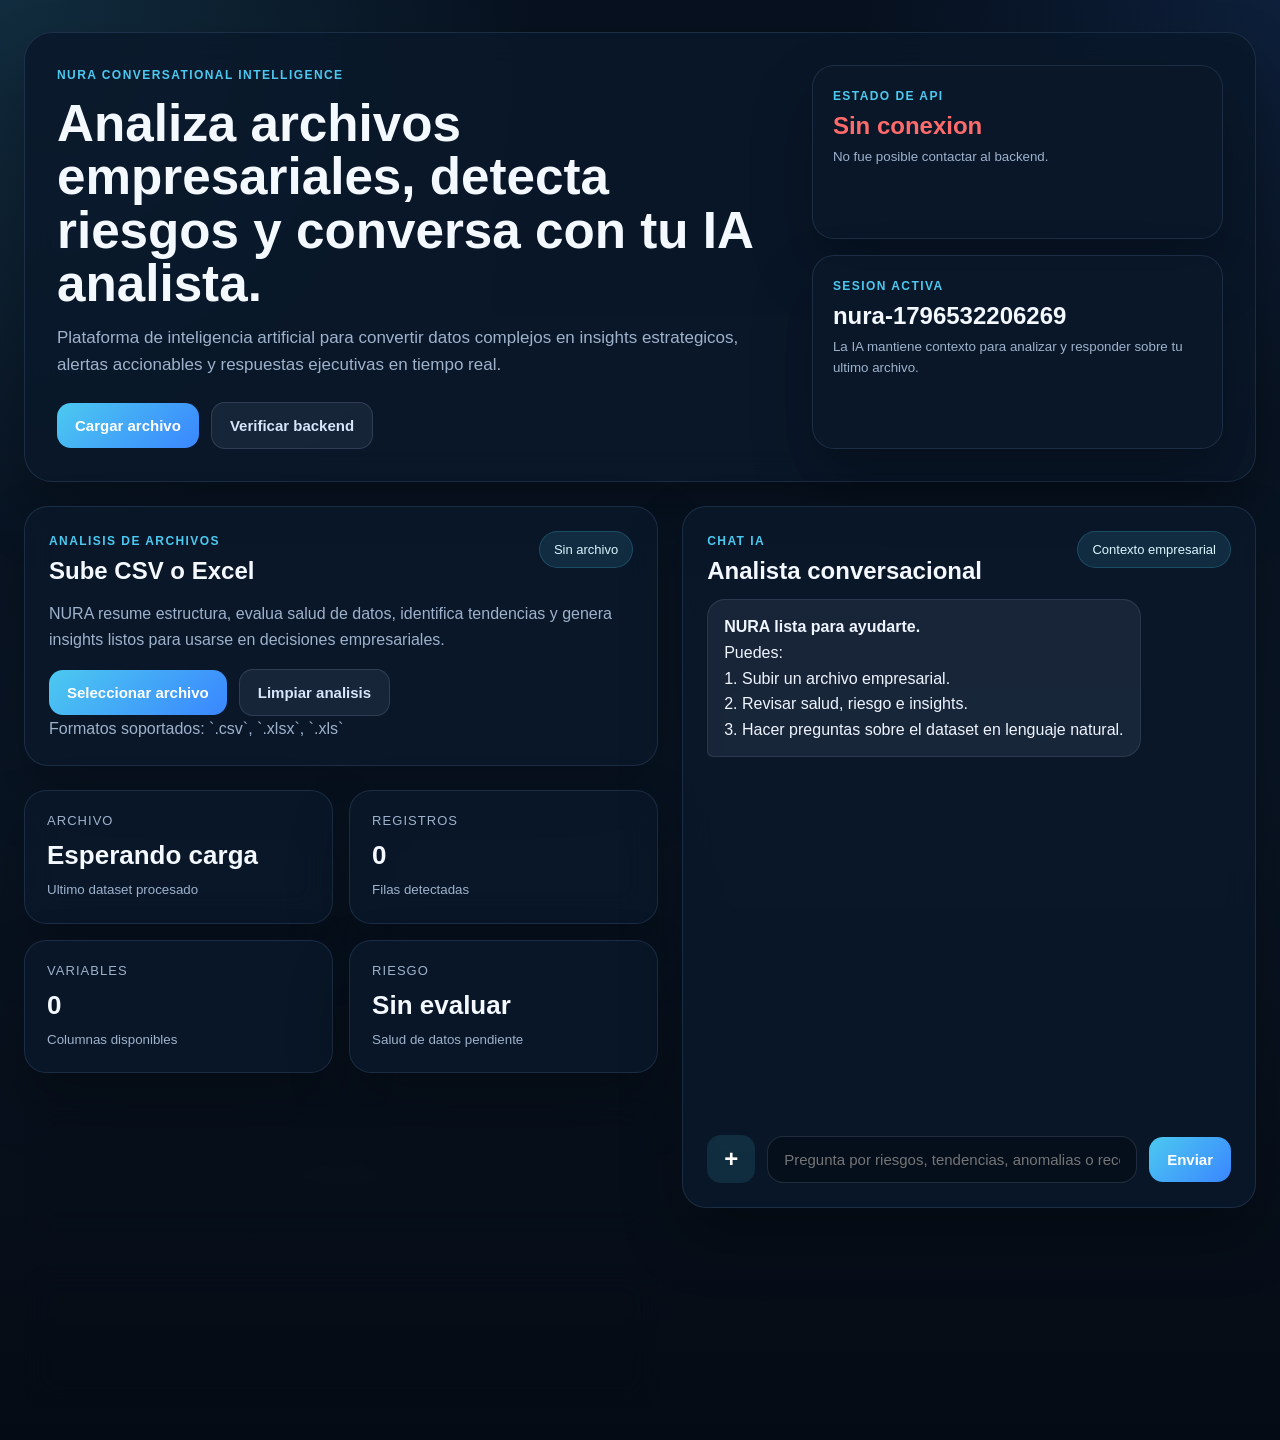
==== frontend/index.html @ f83d8e6a "Actualizacion; scaling to django" ====
<!DOCTYPE html>
<html lang="es">
<head>
    <meta charset="UTF-8">
    <meta name="viewport" content="width=device-width, initial-scale=1.0">
    <title>NURA | Inteligencia conversacional para analisis empresarial</title>
    <!-- Styles loaded from styles directory -->
    <link rel="stylesheet" href="styles/main.css">
</head>
<body>
    
    <div id="app"></div>

    <script src="scripts/main.js"></script>
    <script>
        async function loadView(viewName) {
            try {
                const response = await fetch(`views/${viewName}.html`);
                if (response.ok) {
                    document.getElementById('app').innerHTML = await response.text();
                    initializeDashboard();
                } else {
                    document.getElementById('app').innerHTML = `<h2 style="color:red; text-align:center;">Error cargando vista</h2>`;
                }
            } catch (e) {
                console.error(e);
            }
        }
        
        loadView('chat');
    </script>
</body>
</html>
---- frontend/styles/main.css ----
:root {
    color-scheme: dark;
    --bg: #07111f;
    --bg-soft: #0d1b2d;
    --panel: rgba(10, 24, 42, 0.84);
    --panel-border: rgba(125, 160, 214, 0.16);
    --text: #f4f8ff;
    --muted: #9fb2cc;
    --accent: #4cc9f0;
    --accent-strong: #3a86ff;
    --success: #35d07f;
    --danger: #ff6b6b;
    --shadow: 0 30px 60px rgba(0, 0, 0, 0.28);
}

* {
    box-sizing: border-box;
}

html,
body {
    margin: 0;
    min-height: 100%;
}

body {
    font-family: "Segoe UI", Tahoma, Geneva, Verdana, sans-serif;
    background:
        radial-gradient(circle at top left, rgba(76, 201, 240, 0.15), transparent 28%),
        radial-gradient(circle at top right, rgba(58, 134, 255, 0.12), transparent 22%),
        linear-gradient(180deg, #07111f 0%, #091524 52%, #050b14 100%);
    color: var(--text);
}

#app {
    width: 100%;
}

.app-shell {
    width: min(1440px, calc(100% - 48px));
    margin: 32px auto;
    display: grid;
    gap: 24px;
}

.hero-card,
.panel,
.metric-card,
.status-card {
    background: var(--panel);
    border: 1px solid var(--panel-border);
    backdrop-filter: blur(16px);
    box-shadow: var(--shadow);
}

.hero-card {
    display: grid;
    grid-template-columns: 1.6fr 0.9fr;
    gap: 24px;
    padding: 32px;
    border-radius: 28px;
}

.eyebrow,
.panel-kicker,
.status-label {
    display: inline-block;
    color: var(--accent);
    text-transform: uppercase;
    letter-spacing: 0.12em;
    font-size: 12px;
    font-weight: 700;
}

.hero-copy h1 {
    margin: 14px 0 14px;
    font-size: clamp(32px, 4vw, 52px);
    line-height: 1.04;
    max-width: 760px;
}

.hero-copy p,
.panel-text,
.upload-hint,
.metric-detail,
.status-card small,
.empty-state {
    color: var(--muted);
    line-height: 1.6;
}

.hero-copy p {
    max-width: 760px;
    margin: 0 0 24px;
    font-size: 17px;
}

.hero-actions,
.upload-actions,
.composer {
    display: flex;
    gap: 12px;
    align-items: center;
}

.hero-status {
    display: grid;
    gap: 16px;
}

.status-card {
    border-radius: 22px;
    padding: 20px;
}

.status-card strong {
    display: block;
    margin: 8px 0 6px;
    font-size: 24px;
}

#api-status[data-state="ok"] {
    color: var(--success);
}

#api-status[data-state="error"] {
    color: var(--danger);
}

#api-status[data-state="loading"] {
    color: var(--accent);
}

.workspace-grid {
    display: grid;
    grid-template-columns: 1.05fr 0.95fr;
    gap: 24px;
}

.analysis-column,
.chat-column {
    display: grid;
    gap: 24px;
    align-content: start;
}

.panel {
    border-radius: 24px;
    padding: 24px;
}

.panel-header {
    display: flex;
    justify-content: space-between;
    gap: 16px;
    align-items: start;
    margin-bottom: 14px;
}

.panel-header h2 {
    margin: 8px 0 0;
    font-size: 24px;
}

.file-badge,
.chat-chip {
    display: inline-flex;
    align-items: center;
    padding: 10px 14px;
    border-radius: 999px;
    background: rgba(76, 201, 240, 0.12);
    border: 1px solid rgba(76, 201, 240, 0.2);
    color: #d8f5ff;
    font-size: 13px;
}

.stats-grid {
    display: grid;
    grid-template-columns: repeat(2, minmax(0, 1fr));
    gap: 16px;
}

.metric-card {
    border-radius: 22px;
    padding: 22px;
}

.metric-label {
    display: block;
    margin-bottom: 12px;
    color: var(--muted);
    font-size: 13px;
    text-transform: uppercase;
    letter-spacing: 0.08em;
}

.metric-value {
    display: block;
    margin-bottom: 8px;
    font-size: 26px;
    line-height: 1.2;
}

.btn,
.icon-btn {
    border: 0;
    border-radius: 14px;
    font-weight: 700;
    cursor: pointer;
    transition: transform 0.18s ease, opacity 0.18s ease, background 0.18s ease;
}

.btn:hover,
.icon-btn:hover {
    transform: translateY(-1px);
    opacity: 0.95;
}

.btn {
    padding: 14px 18px;
    font-size: 15px;
}

.btn-primary {
    color: white;
    background: linear-gradient(135deg, var(--accent) 0%, var(--accent-strong) 100%);
}

.btn-secondary,
.btn-ghost {
    color: #d7e6fb;
    background: rgba(159, 178, 204, 0.09);
    border: 1px solid rgba(159, 178, 204, 0.18);
}

.icon-btn {
    width: 48px;
    height: 48px;
    flex: 0 0 48px;
    background: rgba(76, 201, 240, 0.12);
    color: white;
    font-size: 24px;
}

.chat-panel {
    min-height: 100%;
    display: grid;
    grid-template-rows: auto 1fr auto;
}

.chat-box {
    min-height: 520px;
    max-height: 640px;
    overflow-y: auto;
    padding-right: 4px;
}

.message {
    width: fit-content;
    max-width: 92%;
    margin-bottom: 14px;
    padding: 14px 16px;
    border-radius: 18px;
    line-height: 1.6;
    white-space: normal;
}

.user-msg {
    margin-left: auto;
    background: linear-gradient(135deg, var(--accent) 0%, var(--accent-strong) 100%);
    color: white;
    border-bottom-right-radius: 6px;
}

.bot-msg {
    margin-right: auto;
    background: rgba(154, 174, 203, 0.1);
    color: #eff5ff;
    border: 1px solid rgba(159, 178, 204, 0.14);
    border-bottom-left-radius: 6px;
}

.composer {
    margin-top: 16px;
}

input[type="text"] {
    width: 100%;
    border: 1px solid rgba(159, 178, 204, 0.18);
    background: rgba(5, 14, 26, 0.86);
    color: var(--text);
    border-radius: 16px;
    padding: 14px 16px;
    font-size: 15px;
}

input[type="text"]:focus {
    outline: none;
    border-color: rgba(76, 201, 240, 0.55);
    box-shadow: 0 0 0 4px rgba(76, 201, 240, 0.12);
}

.insight-item {
    padding: 14px 16px;
    margin-bottom: 12px;
    border-radius: 16px;
    background: rgba(154, 174, 203, 0.08);
    border: 1px solid rgba(159, 178, 204, 0.12);
}

.trend-table {
    width: 100%;
    border-collapse: collapse;
    overflow: hidden;
    border-radius: 18px;
}

.trend-table th,
.trend-table td {
    padding: 14px 12px;
    text-align: left;
    border-bottom: 1px solid rgba(159, 178, 204, 0.12);
}

.trend-table th {
    color: var(--muted);
    font-size: 12px;
    letter-spacing: 0.08em;
    text-transform: uppercase;
}

.trend-table tbody tr:hover {
    background: rgba(76, 201, 240, 0.05);
}

::-webkit-scrollbar {
    width: 9px;
}

::-webkit-scrollbar-track {
    background: transparent;
}

::-webkit-scrollbar-thumb {
    background: rgba(159, 178, 204, 0.3);
    border-radius: 999px;
}

@media (max-width: 1120px) {
    .hero-card,
    .workspace-grid {
        grid-template-columns: 1fr;
    }
}

@media (max-width: 720px) {
    .app-shell {
        width: min(100% - 24px, 1440px);
        margin: 12px auto 24px;
    }

    .hero-card,
    .panel,
    .metric-card {
        padding: 20px;
        border-radius: 20px;
    }

    .stats-grid {
        grid-template-columns: 1fr;
    }

    .hero-actions,
    .upload-actions,
    .composer {
        flex-direction: column;
        align-items: stretch;
    }

    .chat-box {
        min-height: 360px;
    }
}
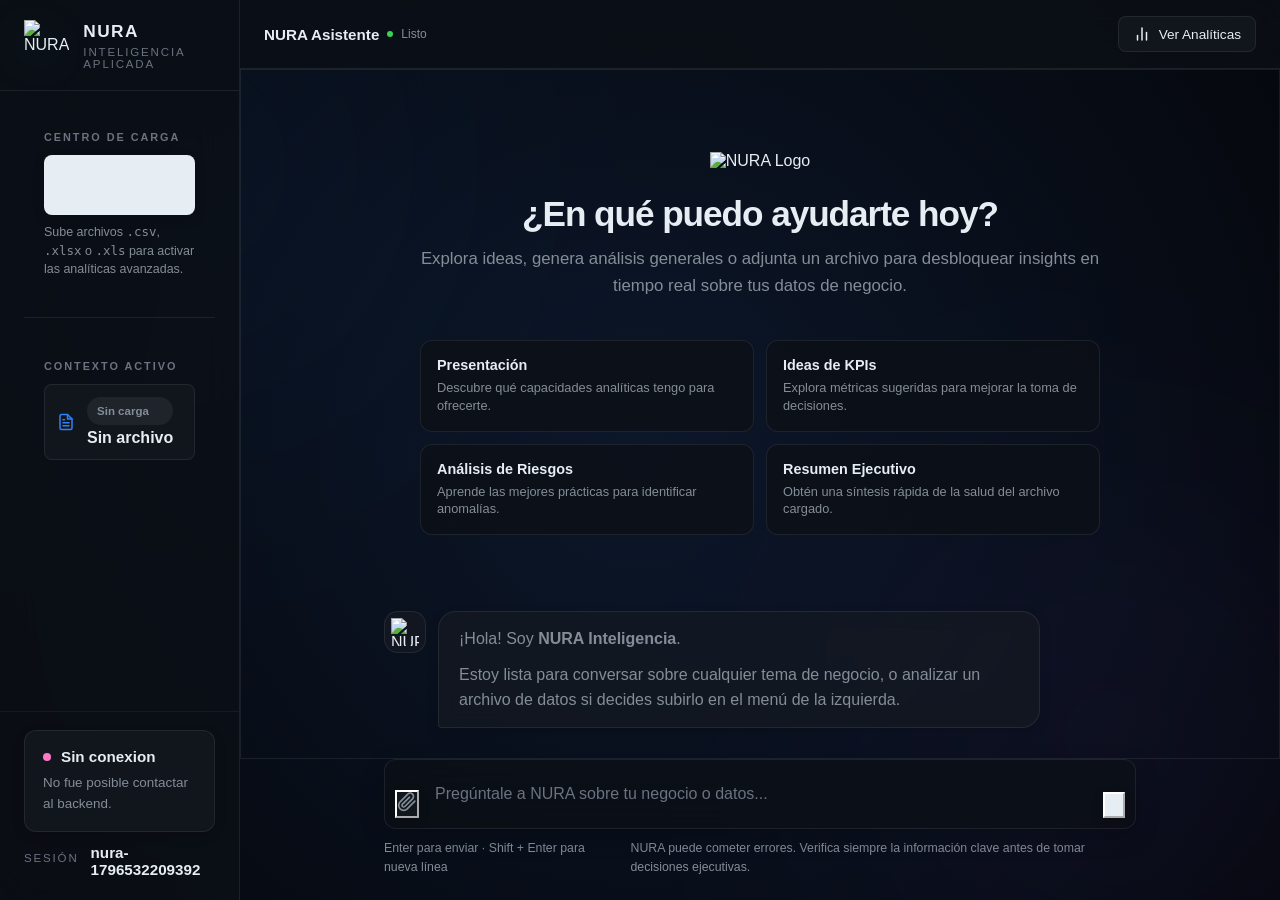
==== commit a26dde36: "Correccion design" ====
--- a/frontend/index.html
+++ b/frontend/index.html
@@ -1,14 +1,16 @@
 <!DOCTYPE html>
 <html lang="es">
+
 <head>
     <meta charset="UTF-8">
     <meta name="viewport" content="width=device-width, initial-scale=1.0">
+    <meta name="theme-color" content="#06080d">
     <title>NURA | Inteligencia conversacional para analisis empresarial</title>
-    <!-- Styles loaded from styles directory -->
     <link rel="stylesheet" href="styles/main.css">
 </head>
+
 <body>
-    
+
     <div id="app"></div>
 
     <script src="scripts/main.js"></script>
@@ -26,8 +28,9 @@
                 console.error(e);
             }
         }
-        
+
         loadView('chat');
     </script>
 </body>
-</html>
+
+</html>
--- a/frontend/styles/main.css
+++ b/frontend/styles/main.css
@@ -1,383 +1,1226 @@
 :root {
     color-scheme: dark;
-    --bg: #07111f;
-    --bg-soft: #0d1b2d;
-    --panel: rgba(10, 24, 42, 0.84);
-    --panel-border: rgba(125, 160, 214, 0.16);
-    --text: #f4f8ff;
-    --muted: #9fb2cc;
-    --accent: #4cc9f0;
-    --accent-strong: #3a86ff;
-    --success: #35d07f;
-    --danger: #ff6b6b;
-    --shadow: 0 30px 60px rgba(0, 0, 0, 0.28);
+    --bg-main: radial-gradient(circle at 50% 50%, #0c172a 0%, #05070c 100%);
+    --bg-surface: rgba(12, 16, 23, 0.78);
+    --bg-surface-strong: rgba(22, 27, 34, 0.65);
+    --bg-panel: rgba(13, 17, 23, 0.82);
+    --border-color: rgba(255, 255, 255, 0.08);
+    --border-strong: rgba(255, 255, 255, 0.16);
+    --border-soft: rgba(255, 255, 255, 0.04);
+    --text-primary: #e6edf3;
+    --text-secondary: #848d97;
+    --text-muted: #6b7280;
+    --accent: #2f81f7;
+    --cyan: #58a6ff;
+    --blue: #2f81f7;
+    --pink: #ff79c6;
+    --green: #39d353;
+    --amber: #d29922;
+    --red: #f85149;
+    --shadow-soft: 0 4px 12px rgba(0, 0, 0, 0.15);
+    --shadow-panel: 0 8px 24px rgba(0, 0, 0, 0.2);
+    --shadow-focus: 0 0 0 2px rgba(88, 166, 255, 0.4);
+    --shadow-elevated: 0 16px 32px rgba(0, 0, 0, 0.4);
 }
 
 * {
     box-sizing: border-box;
+    margin: 0;
+    padding: 0;
+    -ms-overflow-style: none;
+    /* IE and Edge */
+    scrollbar-width: none;
+    /* Firefox */
+}
+
+*::-webkit-scrollbar {
+    display: none;
+    /* Chrome, Safari and Opera */
 }
 
 html,
 body {
-    margin: 0;
-    min-height: 100%;
-}
-
-body {
-    font-family: "Segoe UI", Tahoma, Geneva, Verdana, sans-serif;
-    background:
-        radial-gradient(circle at top left, rgba(76, 201, 240, 0.15), transparent 28%),
-        radial-gradient(circle at top right, rgba(58, 134, 255, 0.12), transparent 22%),
-        linear-gradient(180deg, #07111f 0%, #091524 52%, #050b14 100%);
-    color: var(--text);
-}
-
-#app {
+    height: 100vh;
+    width: 100vw;
+    font-family: Inter, -apple-system, BlinkMacSystemFont, "Segoe UI", Roboto, "Helvetica Neue", Arial, sans-serif;
+    background: #04060a;
+    color: var(--text-primary);
+    overflow: hidden;
+}
+
+button,
+textarea,
+input {
+    font: inherit;
+}
+
+#app,
+.app-shell {
+    height: 100%;
     width: 100%;
-}
-
-.app-shell {
-    width: min(1440px, calc(100% - 48px));
-    margin: 32px auto;
+    overflow: hidden;
+    position: relative;
+    background: var(--bg-main);
+}
+
+.app-shell::before,
+.app-shell::after {
+    content: "";
+    position: absolute;
+    width: 600px;
+    height: 600px;
+    border-radius: 50%;
+    filter: blur(140px);
+    opacity: 0.14;
+    z-index: 0;
+    pointer-events: none;
+}
+
+.app-shell::before {
+    background: radial-gradient(circle, #2f81f7 0%, transparent 70%);
+    top: -15%;
+    left: -10%;
+    animation: drift-one 22s infinite alternate ease-in-out;
+}
+
+.app-shell::after {
+    background: radial-gradient(circle, #845ef7 0%, transparent 70%);
+    bottom: -15%;
+    right: -10%;
+    animation: drift-two 28s infinite alternate ease-in-out;
+}
+
+@keyframes drift-one {
+    0% {
+        transform: translate(0, 0) scale(1);
+    }
+
+    50% {
+        transform: translate(120px, 90px) scale(1.25);
+    }
+
+    100% {
+        transform: translate(-60px, 140px) scale(0.95);
+    }
+}
+
+@keyframes drift-two {
+    0% {
+        transform: translate(0, 0) scale(1);
+    }
+
+    50% {
+        transform: translate(-140px, -70px) scale(0.85);
+    }
+
+    100% {
+        transform: translate(90px, -110px) scale(1.15);
+    }
+}
+
+.app-container {
     display: grid;
+    grid-template-columns: 260px minmax(0, 1fr) 0px;
+    height: 100vh;
+    width: 100vw;
+    overflow: hidden;
+    gap: 0;
+    padding: 0;
+    align-items: stretch;
+    transition: grid-template-columns 0.3s cubic-bezier(0.4, 0, 0.2, 1);
+    position: relative;
+    z-index: 1;
+}
+
+.app-container.show-analytics {
+    grid-template-columns: 260px minmax(0, 1fr) 420px;
+}
+
+.sidebar,
+.workspace-header,
+.chat-stage,
+.composer-box,
+.panel-block,
+.panel-card,
+.hero-stat-card,
+.status-card {
+    border: 1px solid var(--border-color);
+}
+
+.sidebar {
+    display: flex;
+    flex-direction: column;
+    height: 100%;
+    background: var(--bg-surface);
+    backdrop-filter: blur(20px);
+    -webkit-backdrop-filter: blur(20px);
+    border: none;
+    border-right: 1px solid var(--border-color);
+    box-shadow: none;
+    overflow: hidden;
+}
+
+.sidebar-header {
+    padding: 20px 24px;
+    border-bottom: 1px solid var(--border-color);
+}
+
+.brand-row,
+.workspace-topline,
+.section-heading,
+.panel-header,
+.composer-footer,
+.sidebar-meta {
+    display: flex;
+    align-items: center;
+    justify-content: space-between;
+    gap: 12px;
+}
+
+.brand {
+    display: flex;
+    align-items: center;
+    gap: 14px;
+}
+
+.brand-logo {
+    width: 50px;
+    height: 50px;
+    object-fit: contain;
+    filter: drop-shadow(0 12px 24px rgba(103, 229, 234, 0.16));
+}
+
+.brand-copy {
+    display: flex;
+    flex-direction: column;
+    gap: 4px;
+}
+
+.brand-copy strong {
+    font-size: 1.08rem;
+    letter-spacing: 0.08em;
+    font-weight: 700;
+}
+
+.brand-copy span,
+.summary-file span,
+.summary-row span,
+.sidebar-meta span,
+.hero-stat-card span {
+    color: var(--text-muted);
+    text-transform: uppercase;
+    font-size: 0.72rem;
+    letter-spacing: 0.16em;
+}
+
+.brand-badge,
+.mini-badge,
+.eyebrow,
+.live-pill,
+.hero-kicker,
+.hero-inline-pill {
+    display: inline-flex;
+    align-items: center;
+    border-radius: 999px;
+    white-space: nowrap;
+}
+
+.brand-badge,
+.mini-badge {
+    min-height: 28px;
+    padding: 0 10px;
+    font-size: 0.72rem;
+    font-weight: 700;
+    color: var(--text-primary);
+    background: rgba(255, 255, 255, 0.06);
+}
+
+.mini-badge {
+    color: var(--cyan);
+    background: rgba(103, 229, 234, 0.09);
+}
+
+.mini-badge.neutral {
+    color: var(--text-secondary);
+    background: rgba(255, 255, 255, 0.06);
+}
+
+.mini-badge.success {
+    color: var(--green);
+    background: rgba(68, 209, 154, 0.12);
+}
+
+.hero-kicker,
+.hero-inline-pill {
+    min-height: 28px;
+    padding: 0 12px;
+    font-size: 0.72rem;
+    font-weight: 600;
+    letter-spacing: 0.14em;
+    text-transform: uppercase;
+    border: 1px solid var(--border-soft);
+}
+
+.hero-kicker {
+    color: var(--cyan);
+    background: rgba(103, 229, 234, 0.08);
+}
+
+.hero-inline-pill {
+    color: rgba(244, 247, 251, 0.92);
+    background: rgba(255, 255, 255, 0.04);
+}
+
+.sidebar-tagline,
+.panel-note,
+#api-status-detail,
+.workspace-header p,
+.chat-stage-header p,
+.composer-footer,
+.msg-content p,
+.insights-list,
+.trends-placeholder,
+.hero-stat-card small {
+    color: var(--text-secondary);
+}
+
+.sidebar-tagline {
+    margin-top: 16px;
+    line-height: 1.7;
+    font-size: 0.92rem;
+}
+
+.sidebar-content,
+.chat-container {
+    scrollbar-width: thin;
+    scrollbar-color: rgba(255, 255, 255, 0.16) transparent;
+}
+
+.sidebar-content {
+    flex: 1;
+    overflow-y: auto;
+    padding: 22px 24px;
+    display: flex;
+    flex-direction: column;
+    gap: 18px;
+}
+
+.sidebar-content::-webkit-scrollbar,
+.chat-container::-webkit-scrollbar,
+.trend-table-wrapper::-webkit-scrollbar {
+    width: 6px;
+    height: 6px;
+}
+
+.sidebar-content::-webkit-scrollbar-thumb,
+.chat-container::-webkit-scrollbar-thumb,
+.trend-table-wrapper::-webkit-scrollbar-thumb {
+    background: rgba(255, 255, 255, 0.14);
+    border-radius: 999px;
+}
+
+.panel-block,
+.panel-card,
+.hero-stat-card,
+.status-card,
+.trust-item,
+.executive-card {
+    position: relative;
+    background: var(--bg-surface-strong);
+    border-radius: 12px;
+    border: 1px solid var(--border-color);
+    box-shadow: var(--shadow-soft);
+    overflow: hidden;
+}
+
+.sidebar-actions,
+.summary-section,
+.insights-section {
+    padding: 18px;
+}
+
+.section-title {
+    display: inline-block;
+    margin-bottom: 12px;
+    color: var(--text-muted);
+    text-transform: uppercase;
+    letter-spacing: 0.18em;
+    font-size: 0.68rem;
+    font-weight: 700;
+}
+
+.btn-new-chat,
+.ghost-action,
+.prompt-chip,
+.attach-btn,
+.send-btn {
+    transition: transform 0.18s ease, filter 0.18s ease, background 0.18s ease, color 0.18s ease, box-shadow 0.18s ease, border-color 0.18s ease;
+}
+
+.btn-new-chat {
+    width: 100%;
+    display: inline-flex;
+    align-items: center;
+    justify-content: center;
+    gap: 10px;
+    border: 1px solid var(--border-color);
+    border-radius: 8px;
+    padding: 12px 16px;
+    color: var(--bg-main);
+    background: var(--text-primary);
+    font-size: 0.95rem;
+    font-weight: 600;
+    cursor: pointer;
+    box-shadow: var(--shadow-soft);
+}
+
+.btn-new-chat:hover,
+.ghost-action:hover,
+.prompt-chip:hover,
+.send-btn:hover,
+.attach-btn:hover {
+    transform: translateY(-2px);
+    filter: saturate(1.08);
+}
+
+
+
+.panel-note {
+    margin-top: 14px;
+    font-size: 0.84rem;
+    line-height: 1.65;
+}
+
+.panel-note code {
+    color: var(--text-primary);
+    background: rgba(255, 255, 255, 0.08);
+    border-radius: 8px;
+    padding: 2px 6px;
+}
+
+.summary-file {
+    margin-bottom: 14px;
+    padding-bottom: 14px;
+    border-bottom: 1px solid rgba(255, 255, 255, 0.06);
+}
+
+.summary-file span,
+.summary-row span,
+.sidebar-meta span {
+    display: block;
+    margin-bottom: 6px;
+}
+
+.summary-file strong,
+.summary-row strong,
+.session-inline,
+.hero-stat-card strong {
+    display: block;
+    color: var(--text-primary);
+    font-weight: 600;
+    min-width: 0;
+}
+
+.summary-file strong,
+.summary-row strong,
+.session-inline {
+    font-size: 0.95rem;
+}
+
+.truncate {
+    white-space: nowrap;
+    overflow: hidden;
+    text-overflow: ellipsis;
+}
+
+.summary-list {
+    display: flex;
+    flex-direction: column;
+    gap: 12px;
+}
+
+.summary-row {
+    display: flex;
+    align-items: center;
+    justify-content: space-between;
+    gap: 16px;
+    padding-bottom: 10px;
+    border-bottom: 1px solid rgba(255, 255, 255, 0.05);
+}
+
+.summary-row span {
+    margin-bottom: 0;
+}
+
+.summary-row strong {
+    text-align: right;
+    max-width: 160px;
+}
+
+.summary-row:last-child {
+    border-bottom: none;
+    padding-bottom: 0;
+}
+
+.summary-health {
+    margin-top: 14px;
+    font-size: 0.88rem;
+    line-height: 1.65;
+}
+
+#stat-risk[data-tone="low"],
+#hero-risk[data-tone="low"] {
+    color: var(--green);
+}
+
+#stat-risk[data-tone="medium"],
+#hero-risk[data-tone="medium"] {
+    color: var(--amber);
+}
+
+#stat-risk[data-tone="high"],
+#hero-risk[data-tone="high"] {
+    color: var(--red);
+}
+
+.insights-list {
+    display: flex;
+    flex-direction: column;
+    gap: 10px;
+    font-size: 0.88rem;
+    line-height: 1.6;
+}
+
+.insight-item {
+    position: relative;
+    padding: 12px 0 12px 16px;
+    border-bottom: 1px solid rgba(255, 255, 255, 0.05);
+}
+
+.insight-item::before {
+    content: "";
+    position: absolute;
+    top: 18px;
+    left: 0;
+    width: 8px;
+    height: 8px;
+    border-radius: 999px;
+    background: var(--cyan);
+    box-shadow: 0 0 12px rgba(47, 129, 247, 0.4);
+}
+
+.insight-item:last-child {
+    border-bottom: none;
+    padding-bottom: 0;
+}
+
+.sidebar-footer {
+    display: flex;
+    flex-direction: column;
+    gap: 12px;
+    padding: 18px 24px 22px;
+    border-top: 1px solid rgba(255, 255, 255, 0.05);
+}
+
+.status-card {
+    padding: 16px 18px;
+}
+
+.status-indicator {
+    display: inline-flex;
+    align-items: center;
+    gap: 10px;
+    width: 100%;
+    background: transparent;
+    border: none;
+    color: var(--text-primary);
+    cursor: pointer;
+    font-size: 0.95rem;
+    font-weight: 600;
+    text-align: left;
+}
+
+.status-dot,
+.live-dot {
+    width: 8px;
+    height: 8px;
+    border-radius: 999px;
+    background: var(--cyan);
+    box-shadow: 0 0 0 0 rgba(103, 229, 234, 0.55);
+    animation: pulse-dot 2.2s ease-out infinite;
+}
+
+.live-pill {
+    gap: 10px;
+    min-height: 34px;
+    padding: 0 14px;
+    font-size: 0.78rem;
+    font-weight: 600;
+    color: var(--text-primary);
+    background: rgba(255, 255, 255, 0.05);
+    border: 1px solid rgba(255, 255, 255, 0.06);
+}
+
+@keyframes pulse-dot {
+    0% {
+        box-shadow: 0 0 0 0 rgba(103, 229, 234, 0.45);
+    }
+
+    70% {
+        box-shadow: 0 0 0 10px rgba(103, 229, 234, 0);
+    }
+
+    100% {
+        box-shadow: 0 0 0 0 rgba(103, 229, 234, 0);
+    }
+}
+
+#api-status-detail {
+    margin-top: 8px;
+    font-size: 0.84rem;
+    line-height: 1.55;
+}
+
+.status-card.status-error .status-dot {
+    background: var(--pink);
+}
+
+.chat-main {
+    min-width: 0;
+    height: 100%;
+    display: flex;
+    flex-direction: column;
+    background: transparent;
+    overflow: hidden;
+}
+
+/* Chat Header (Claude Style) */
+.chat-header {
+    display: flex;
+    align-items: center;
+    justify-content: space-between;
+    padding: 16px 24px;
+    border-bottom: 1px solid var(--border-color);
+    background: var(--bg-surface);
+    backdrop-filter: blur(20px);
+    -webkit-backdrop-filter: blur(20px);
+    flex-shrink: 0;
+}
+
+.header-info {
+    display: flex;
+    align-items: center;
+    gap: 8px;
+}
+
+.header-info h2 {
+    font-size: 0.95rem;
+    font-weight: 600;
+    color: var(--text-primary);
+}
+
+.header-status-dot {
+    width: 6px;
+    height: 6px;
+    border-radius: 999px;
+    background: var(--green);
+}
+
+.header-status-text {
+    font-size: 0.75rem;
+    color: var(--text-secondary);
+    font-weight: 500;
+}
+
+.analytics-toggle-btn {
+    display: inline-flex;
+    align-items: center;
+    gap: 8px;
+    min-height: 36px;
+    padding: 0 14px;
+    border-radius: 8px;
+    border: 1px solid var(--border-color);
+    background: var(--bg-surface-strong);
+    color: var(--text-primary);
+    cursor: pointer;
+    font-size: 0.85rem;
+    font-weight: 500;
+    transition: background 0.18s, border-color 0.18s;
+}
+
+.analytics-toggle-btn:hover {
+    background: var(--bg-panel);
+    border-color: var(--border-strong);
+}
+
+/* Welcome Screen */
+.welcome-screen {
+    max-width: 680px;
+    width: 100%;
+    margin: auto;
+    padding: 20px 0;
+    display: flex;
+    flex-direction: column;
+    gap: 40px;
+    animation: panel-rise 0.6s cubic-bezier(0.16, 1, 0.3, 1) both;
+}
+
+.welcome-header {
+    text-align: center;
+}
+
+.welcome-logo {
+    width: 60px;
+    height: 60px;
+    object-fit: contain;
+    margin-bottom: 24px;
+}
+
+.welcome-header h1 {
+    font-size: 2.2rem;
+    font-weight: 700;
+    letter-spacing: -0.03em;
+    color: var(--text-primary);
+    margin-bottom: 12px;
+}
+
+.welcome-tagline {
+    font-size: 1.05rem;
+    color: var(--text-secondary);
+    line-height: 1.6;
+}
+
+.welcome-prompts {
+    display: grid;
+    grid-template-columns: repeat(2, minmax(0, 1fr));
+    gap: 12px;
+}
+
+.welcome-prompt-card {
+    display: flex;
+    flex-direction: column;
+    align-items: flex-start;
+    text-align: left;
+    padding: 16px;
+    border-radius: 12px;
+    border: 1px solid var(--border-color);
+    background: var(--bg-surface);
+    cursor: pointer;
+    transition: border-color 0.18s, background 0.18s;
+}
+
+.welcome-prompt-card:hover {
+    border-color: var(--border-strong);
+    background: var(--bg-surface-strong);
+}
+
+.welcome-prompt-card h3 {
+    font-size: 0.9rem;
+    font-weight: 600;
+    color: var(--text-primary);
+    margin-bottom: 6px;
+}
+
+.welcome-prompt-card p {
+    font-size: 0.8rem;
+    color: var(--text-secondary);
+    line-height: 1.4;
+}
+
+/* Sidebar Sections & Context Elements */
+.sidebar-section {
+    padding: 14px 20px;
+}
+
+.sidebar-note {
+    margin-top: 8px;
+    font-size: 0.78rem;
+    color: var(--text-secondary);
+    line-height: 1.5;
+}
+
+.sidebar-divider {
+    height: 1px;
+    background: var(--border-color);
+    margin: 6px 0;
+}
+
+.active-dataset-card {
+    display: flex;
+    align-items: center;
+    gap: 12px;
+    padding: 12px;
+    border-radius: 8px;
+    border: 1px solid var(--border-color);
+    background: var(--bg-surface-strong);
+}
+
+.file-icon {
+    color: var(--accent);
+    flex-shrink: 0;
+}
+
+.dataset-meta {
+    display: flex;
+    flex-direction: column;
+    gap: 4px;
+    min-width: 0;
+}
+
+/* Right Analytics Panel (Claude style sliding pane) */
+.analytics-panel {
+    display: flex;
+    flex-direction: column;
+    height: 100%;
+    background: var(--bg-panel);
+    backdrop-filter: blur(20px);
+    -webkit-backdrop-filter: blur(20px);
+    border-left: 1px solid var(--border-color);
+    overflow: hidden;
+}
+
+.analytics-header {
+    display: flex;
+    align-items: center;
+    justify-content: space-between;
+    padding: 16px 20px;
+    border-bottom: 1px solid var(--border-color);
+    background: var(--bg-surface);
+    flex-shrink: 0;
+}
+
+.analytics-title-row {
+    display: flex;
+    align-items: center;
+    gap: 8px;
+}
+
+.analytics-icon {
+    color: var(--cyan);
+}
+
+.analytics-title-row h3 {
+    font-size: 0.95rem;
+    font-weight: 600;
+    color: var(--text-primary);
+}
+
+.close-analytics-btn {
+    display: flex;
+    align-items: center;
+    justify-content: center;
+    width: 28px;
+    height: 28px;
+    border-radius: 6px;
+    border: none;
+    background: transparent;
+    color: var(--text-secondary);
+    cursor: pointer;
+    transition: background 0.18s, color 0.18s;
+}
+
+.close-analytics-btn:hover {
+    background: var(--bg-surface-strong);
+    color: var(--text-primary);
+}
+
+.analytics-content {
+    flex: 1;
+    overflow-y: auto;
+    padding: 20px;
+    display: flex;
+    flex-direction: column;
     gap: 24px;
 }
 
-.hero-card,
-.panel,
-.metric-card,
-.status-card {
-    background: var(--panel);
-    border: 1px solid var(--panel-border);
-    backdrop-filter: blur(16px);
-    box-shadow: var(--shadow);
-}
-
-.hero-card {
-    display: grid;
-    grid-template-columns: 1.6fr 0.9fr;
-    gap: 24px;
-    padding: 32px;
-    border-radius: 28px;
-}
-
-.eyebrow,
-.panel-kicker,
-.status-label {
-    display: inline-block;
-    color: var(--accent);
+.analytics-section {
+    display: flex;
+    flex-direction: column;
+}
+
+.analytics-overview-card {
+    padding: 16px;
+    border-radius: 12px;
+    background: var(--bg-surface);
+    border: 1px solid var(--border-color);
+    margin-bottom: 12px;
+}
+
+.overview-header {
+    display: flex;
+    align-items: flex-start;
+    justify-content: space-between;
+    gap: 12px;
+    margin-bottom: 10px;
+}
+
+.card-eyebrow {
+    font-size: 0.68rem;
+    font-weight: 600;
     text-transform: uppercase;
     letter-spacing: 0.12em;
-    font-size: 12px;
-    font-weight: 700;
-}
-
-.hero-copy h1 {
-    margin: 14px 0 14px;
-    font-size: clamp(32px, 4vw, 52px);
-    line-height: 1.04;
-    max-width: 760px;
-}
-
-.hero-copy p,
-.panel-text,
-.upload-hint,
-.metric-detail,
-.status-card small,
-.empty-state {
-    color: var(--muted);
-    line-height: 1.6;
-}
-
-.hero-copy p {
-    max-width: 760px;
-    margin: 0 0 24px;
-    font-size: 17px;
-}
-
-.hero-actions,
-.upload-actions,
-.composer {
-    display: flex;
-    gap: 12px;
-    align-items: center;
-}
-
-.hero-status {
-    display: grid;
-    gap: 16px;
-}
-
-.status-card {
-    border-radius: 22px;
-    padding: 20px;
-}
-
-.status-card strong {
-    display: block;
-    margin: 8px 0 6px;
-    font-size: 24px;
-}
-
-#api-status[data-state="ok"] {
-    color: var(--success);
-}
-
-#api-status[data-state="error"] {
-    color: var(--danger);
-}
-
-#api-status[data-state="loading"] {
-    color: var(--accent);
-}
-
-.workspace-grid {
-    display: grid;
-    grid-template-columns: 1.05fr 0.95fr;
-    gap: 24px;
-}
-
-.analysis-column,
-.chat-column {
-    display: grid;
-    gap: 24px;
-    align-content: start;
-}
-
-.panel {
-    border-radius: 24px;
-    padding: 24px;
-}
-
-.panel-header {
-    display: flex;
-    justify-content: space-between;
-    gap: 16px;
-    align-items: start;
-    margin-bottom: 14px;
-}
-
-.panel-header h2 {
-    margin: 8px 0 0;
-    font-size: 24px;
-}
-
-.file-badge,
-.chat-chip {
-    display: inline-flex;
-    align-items: center;
-    padding: 10px 14px;
-    border-radius: 999px;
-    background: rgba(76, 201, 240, 0.12);
-    border: 1px solid rgba(76, 201, 240, 0.2);
-    color: #d8f5ff;
-    font-size: 13px;
+    color: var(--text-muted);
+}
+
+.overview-health-desc {
+    font-size: 0.82rem;
+    color: var(--text-secondary);
+    line-height: 1.5;
 }
 
 .stats-grid {
     display: grid;
-    grid-template-columns: repeat(2, minmax(0, 1fr));
-    gap: 16px;
-}
-
-.metric-card {
-    border-radius: 22px;
-    padding: 22px;
-}
-
-.metric-label {
-    display: block;
-    margin-bottom: 12px;
-    color: var(--muted);
-    font-size: 13px;
+    grid-template-columns: repeat(3, minmax(0, 1fr));
+    gap: 8px;
+}
+
+.stat-card-clean {
+    display: flex;
+    flex-direction: column;
+    justify-content: space-between;
+    padding: 12px;
+    border-radius: 8px;
+    border: 1px solid var(--border-color);
+    background: var(--bg-surface);
+}
+
+.stat-card-clean span {
+    font-size: 0.68rem;
+    font-weight: 600;
     text-transform: uppercase;
-    letter-spacing: 0.08em;
-}
-
-.metric-value {
-    display: block;
-    margin-bottom: 8px;
-    font-size: 26px;
-    line-height: 1.2;
-}
-
-.btn,
-.icon-btn {
-    border: 0;
+    letter-spacing: 0.1em;
+    color: var(--text-muted);
+    margin-bottom: 4px;
+}
+
+.stat-card-clean strong {
+    font-size: 0.95rem;
+    font-weight: 700;
+    color: var(--text-primary);
+}
+
+.prompt-footer-label {
+    display: inline-flex;
+    align-items: center;
+    min-height: 24px;
+    padding: 0 10px;
+    border-radius: 999px;
+    font-size: 0.68rem;
+    font-weight: 700;
+    letter-spacing: 0.12em;
+    text-transform: uppercase;
+    color: var(--cyan);
+    background: rgba(103, 229, 234, 0.08);
+}
+
+.chat-stage {
+    flex: 1;
+    display: flex;
+    flex-direction: column;
+    overflow: hidden;
+}
+
+.chat-container {
+    flex: 1;
+    overflow-y: auto;
+    padding: 30px 24px;
+    display: flex;
+    flex-direction: column;
+    gap: 24px;
+    width: 100%;
+    max-width: 800px;
+    margin: 0 auto;
+    scroll-behavior: smooth;
+}
+
+.message {
+    display: flex;
+    gap: 12px;
+    max-width: 920px;
+    width: 100%;
+    animation: slide-up-fade 0.34s ease forwards;
+    opacity: 0;
+    transform: translateY(8px);
+}
+
+@keyframes slide-up-fade {
+    to {
+        opacity: 1;
+        transform: translateY(0);
+    }
+}
+
+.avatar {
+    flex: 0 0 42px;
+    width: 42px;
+    height: 42px;
     border-radius: 14px;
-    font-weight: 700;
-    cursor: pointer;
-    transition: transform 0.18s ease, opacity 0.18s ease, background 0.18s ease;
-}
-
-.btn:hover,
-.icon-btn:hover {
-    transform: translateY(-1px);
-    opacity: 0.95;
-}
-
-.btn {
-    padding: 14px 18px;
-    font-size: 15px;
-}
-
-.btn-primary {
-    color: white;
-    background: linear-gradient(135deg, var(--accent) 0%, var(--accent-strong) 100%);
-}
-
-.btn-secondary,
-.btn-ghost {
-    color: #d7e6fb;
-    background: rgba(159, 178, 204, 0.09);
-    border: 1px solid rgba(159, 178, 204, 0.18);
-}
-
-.icon-btn {
-    width: 48px;
-    height: 48px;
-    flex: 0 0 48px;
-    background: rgba(76, 201, 240, 0.12);
-    color: white;
-    font-size: 24px;
-}
-
-.chat-panel {
-    min-height: 100%;
-    display: grid;
-    grid-template-rows: auto 1fr auto;
-}
-
-.chat-box {
-    min-height: 520px;
-    max-height: 640px;
-    overflow-y: auto;
-    padding-right: 4px;
-}
-
-.message {
-    width: fit-content;
-    max-width: 92%;
-    margin-bottom: 14px;
-    padding: 14px 16px;
+    display: flex;
+    align-items: center;
+    justify-content: center;
+    overflow: hidden;
+}
+
+.nura-avatar {
+    background: var(--bg-surface-strong);
+    border: 1px solid var(--border-color);
+}
+
+.avatar-logo {
+    width: 28px;
+    height: 28px;
+    object-fit: contain;
+}
+
+.user-avatar {
+    color: var(--text-primary);
+    background: rgba(103, 229, 234, 0.08);
+    border: 1px solid rgba(103, 229, 234, 0.12);
+}
+
+.bot-msg {
+    justify-content: flex-start;
+}
+
+.user-msg {
+    justify-content: flex-end;
+    flex-direction: row-reverse;
+}
+
+.msg-content {
+    max-width: 80%;
+    min-width: 0;
     border-radius: 18px;
+    padding: 14px 20px;
     line-height: 1.6;
-    white-space: normal;
-}
-
-.user-msg {
-    margin-left: auto;
-    background: linear-gradient(135deg, var(--accent) 0%, var(--accent-strong) 100%);
-    color: white;
-    border-bottom-right-radius: 6px;
-}
-
-.bot-msg {
-    margin-right: auto;
-    background: rgba(154, 174, 203, 0.1);
-    color: #eff5ff;
-    border: 1px solid rgba(159, 178, 204, 0.14);
-    border-bottom-left-radius: 6px;
-}
-
-.composer {
-    margin-top: 16px;
-}
-
-input[type="text"] {
+    background: var(--bg-surface-strong);
+    backdrop-filter: blur(10px);
+    -webkit-backdrop-filter: blur(10px);
+    border: 1px solid var(--border-color);
+    box-shadow: var(--shadow-soft);
+}
+
+.bot-msg .msg-content {
+    background: var(--bg-surface-strong);
+    border-radius: 18px 18px 18px 4px;
+}
+
+.user-msg .msg-content {
+    background: var(--bg-surface);
+    border-color: var(--border-strong);
+    border-radius: 18px 18px 4px 18px;
+}
+
+.intro-card {
+    background: var(--bg-surface-strong) !important;
+}
+
+.msg-content p+p {
+    margin-top: 10px;
+}
+
+.composer-container {
+    position: relative;
+    max-width: 800px;
     width: 100%;
-    border: 1px solid rgba(159, 178, 204, 0.18);
-    background: rgba(5, 14, 26, 0.86);
-    color: var(--text);
-    border-radius: 16px;
-    padding: 14px 16px;
-    font-size: 15px;
-}
-
-input[type="text"]:focus {
+    margin: 0 auto;
+    padding: 0 24px 24px;
+}
+
+.composer-box {
+    display: flex;
+    align-items: flex-end;
+    gap: 10px;
+    border-radius: 12px;
+    padding: 10px;
+    background: var(--bg-surface);
+    backdrop-filter: blur(20px);
+    -webkit-backdrop-filter: blur(20px);
+    border: 1px solid var(--border-color);
+    box-shadow: var(--shadow-panel);
+}
+
+.composer-box:focus-within {
+    border-color: var(--border-strong);
+    box-shadow: var(--shadow-focus);
+}
+
+.attach-btn,
+.send-btn {
+    color: var(--bg-main);
+    background: var(--text-primary);
+    box-shadow: var(--shadow-soft);
+}
+
+.attach-btn {
+    background: rgba(255, 255, 255, 0.03);
+    color: var(--text-secondary);
+}
+
+.attach-btn:hover {
+    color: var(--text-primary);
+    background: var(--bg-subtle-strong);
+}
+
+#user-input {
+    flex: 1;
+    max-height: 180px;
+    min-height: 46px;
+    border: none;
     outline: none;
-    border-color: rgba(76, 201, 240, 0.55);
-    box-shadow: 0 0 0 4px rgba(76, 201, 240, 0.12);
-}
-
-.insight-item {
-    padding: 14px 16px;
-    margin-bottom: 12px;
-    border-radius: 16px;
-    background: rgba(154, 174, 203, 0.08);
-    border: 1px solid rgba(159, 178, 204, 0.12);
-}
-
-.trend-table {
-    width: 100%;
-    border-collapse: collapse;
-    overflow: hidden;
-    border-radius: 18px;
-}
-
-.trend-table th,
-.trend-table td {
-    padding: 14px 12px;
-    text-align: left;
-    border-bottom: 1px solid rgba(159, 178, 204, 0.12);
-}
-
-.trend-table th {
-    color: var(--muted);
-    font-size: 12px;
-    letter-spacing: 0.08em;
-    text-transform: uppercase;
-}
-
-.trend-table tbody tr:hover {
-    background: rgba(76, 201, 240, 0.05);
-}
-
-::-webkit-scrollbar {
-    width: 9px;
-}
-
-::-webkit-scrollbar-track {
+    resize: none;
     background: transparent;
-}
-
-::-webkit-scrollbar-thumb {
-    background: rgba(159, 178, 204, 0.3);
-    border-radius: 999px;
-}
-
-@media (max-width: 1120px) {
-    .hero-card,
-    .workspace-grid {
+    color: var(--text-primary);
+    line-height: 1.65;
+    padding: 11px 6px;
+}
+
+#user-input::placeholder {
+    color: var(--text-muted);
+}
+
+.send-btn {
+    color: var(--bg-main);
+    background: var(--text-primary);
+    box-shadow: var(--shadow-soft);
+}
+
+.composer-footer {
+    margin-top: 10px;
+    font-size: 0.77rem;
+    line-height: 1.5;
+}
+
+@keyframes panel-rise {
+    0% {
+        opacity: 0;
+        transform: translateY(10px);
+    }
+
+    100% {
+        opacity: 1;
+        transform: translateY(0);
+    }
+}
+
+
+.bot-msg.loading .msg-content::after {
+    content: " ●";
+    color: var(--cyan);
+    animation: typing 1.1s infinite;
+}
+
+@keyframes typing {
+    0% {
+        opacity: 0.25;
+    }
+
+    50% {
+        opacity: 1;
+    }
+
+    100% {
+        opacity: 0.25;
+    }
+}
+
+@media (max-width: 1280px) {
+    .app-container {
+        grid-template-columns: 240px minmax(0, 1fr) 0px;
+    }
+
+    .app-container.show-analytics {
+        grid-template-columns: 240px minmax(0, 1fr) 380px;
+    }
+}
+
+@media (max-width: 980px) {
+
+    html,
+    body {
+        height: auto;
+        overflow-y: auto;
+    }
+
+    #app,
+    .app-shell,
+    .app-container {
+        height: auto;
+        overflow: visible;
+    }
+
+    .app-container {
+        display: flex;
+        flex-direction: column;
+    }
+
+    .sidebar {
+        height: auto;
+        border-right: none;
+        border-bottom: 1px solid var(--border-color);
+    }
+
+    .chat-main {
+        height: auto;
+    }
+
+    .chat-stage {
+        height: 600px;
+    }
+
+    .analytics-panel {
+        height: auto;
+        border-left: none;
+        border-top: 1px solid var(--border-color);
+    }
+
+    .app-container.show-analytics {
         grid-template-columns: 1fr;
     }
 }
 
-@media (max-width: 720px) {
-    .app-shell {
-        width: min(100% - 24px, 1440px);
-        margin: 12px auto 24px;
-    }
-
-    .hero-card,
-    .panel,
-    .metric-card {
-        padding: 20px;
-        border-radius: 20px;
-    }
-
-    .stats-grid {
+@media (max-width: 640px) {
+
+    .sidebar-header,
+    .sidebar-content,
+    .sidebar-footer,
+    .chat-container {
+        padding-left: 16px;
+        padding-right: 16px;
+    }
+
+    .welcome-prompts {
         grid-template-columns: 1fr;
     }
 
-    .hero-actions,
-    .upload-actions,
-    .composer {
-        flex-direction: column;
-        align-items: stretch;
-    }
-
-    .chat-box {
-        min-height: 360px;
-    }
-}
+    .message {
+        gap: 10px;
+    }
+
+    .avatar {
+        width: 36px;
+        height: 36px;
+        flex-basis: 36px;
+    }
+
+    .msg-content {
+        padding: 12px 16px;
+        border-radius: 14px;
+    }
+
+    .composer-container {
+        padding: 0 16px 16px;
+    }
+}
+
+@media (prefers-reduced-motion: reduce) {
+
+    *,
+    *::before,
+    *::after {
+        animation-duration: 0.01ms !important;
+        animation-iteration-count: 1 !important;
+        transition-duration: 0.01ms !important;
+        scroll-behavior: auto !important;
+    }
+}
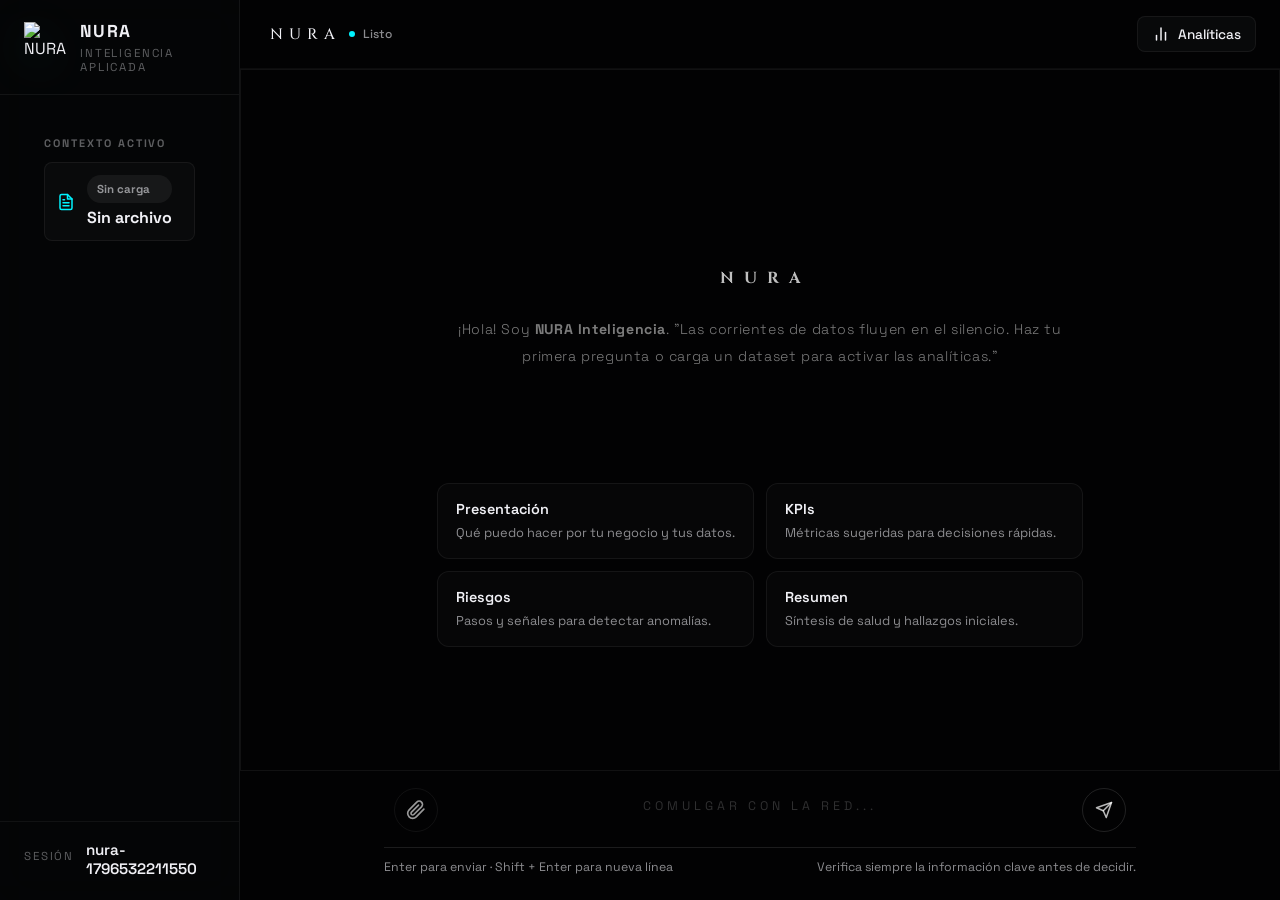
==== commit d8b10536: "Correccion design" ====
--- a/frontend/index.html
+++ b/frontend/index.html
@@ -2,35 +2,38 @@
 <html lang="es">
 
 <head>
-    <meta charset="UTF-8">
-    <meta name="viewport" content="width=device-width, initial-scale=1.0">
-    <meta name="theme-color" content="#06080d">
-    <title>NURA | Inteligencia conversacional para analisis empresarial</title>
-    <link rel="stylesheet" href="styles/main.css">
+  <meta charset="UTF-8">
+  <meta name="viewport" content="width=device-width, initial-scale=1.0">
+  <meta name="theme-color" content="#06080d">
+  <title>NURA | Inteligencia conversacional para analisis empresarial</title>
+  <link rel="preconnect" href="https://fonts.googleapis.com">
+  <link rel="preconnect" href="https://fonts.gstatic.com" crossorigin>
+  <link href="https://fonts.googleapis.com/css2?family=Cinzel:wght@400;500&family=Space+Grotesk:wght@300;400;500&display=swap" rel="stylesheet">
+  <link rel="stylesheet" href="styles/main.css">
 </head>
 
 <body>
 
-    <div id="app"></div>
+  <div id="app"></div>
 
-    <script src="scripts/main.js"></script>
-    <script>
-        async function loadView(viewName) {
-            try {
-                const response = await fetch(`views/${viewName}.html`);
-                if (response.ok) {
-                    document.getElementById('app').innerHTML = await response.text();
-                    initializeDashboard();
-                } else {
-                    document.getElementById('app').innerHTML = `<h2 style="color:red; text-align:center;">Error cargando vista</h2>`;
-                }
-            } catch (e) {
-                console.error(e);
-            }
+  <script src="scripts/main.js"></script>
+  <script>
+    async function loadView(viewName) {
+      try {
+        const response = await fetch(`views/${viewName}.html`);
+        if (response.ok) {
+          document.getElementById('app').innerHTML = await response.text();
+          initializeDashboard();
+        } else {
+          document.getElementById('app').innerHTML = `<h2 style="color:red; text-align:center;">Error cargando vista</h2>`;
         }
+      } catch (e) {
+        console.error(e);
+      }
+    }
 
-        loadView('chat');
-    </script>
+    loadView('chat');
+  </script>
 </body>
 
-</html>+</html>
--- a/frontend/styles/main.css
+++ b/frontend/styles/main.css
@@ -1,19 +1,21 @@
 :root {
     color-scheme: dark;
-    --bg-main: radial-gradient(circle at 50% 50%, #0c172a 0%, #05070c 100%);
-    --bg-surface: rgba(12, 16, 23, 0.78);
-    --bg-surface-strong: rgba(22, 27, 34, 0.65);
-    --bg-panel: rgba(13, 17, 23, 0.82);
-    --border-color: rgba(255, 255, 255, 0.08);
-    --border-strong: rgba(255, 255, 255, 0.16);
-    --border-soft: rgba(255, 255, 255, 0.04);
-    --text-primary: #e6edf3;
-    --text-secondary: #848d97;
-    --text-muted: #6b7280;
-    --accent: #2f81f7;
-    --cyan: #58a6ff;
+    --bg-main: #020203;
+    --bg-surface: rgba(8, 9, 10, 0.56);
+    --bg-surface-strong: rgba(12, 13, 15, 0.7);
+    --bg-panel: rgba(10, 10, 12, 0.72);
+    --bg-subtle-strong: rgba(255, 255, 255, 0.06);
+    --border-color: rgba(255, 255, 255, 0.06);
+    --border-strong: rgba(255, 255, 255, 0.14);
+    --border-soft: rgba(255, 255, 255, 0.03);
+    --text-primary: #f0f0f5;
+    --text-secondary: rgba(240, 240, 245, 0.58);
+    --text-muted: rgba(240, 240, 245, 0.38);
+    --accent: #00f2fe;
+    --cyan: #00f2fe;
     --blue: #2f81f7;
-    --pink: #ff79c6;
+    --pink: #fa709a;
+    --purple: #b156ff;
     --green: #39d353;
     --amber: #d29922;
     --red: #f85149;
@@ -40,10 +42,10 @@
 
 html,
 body {
-    height: 100vh;
-    width: 100vw;
-    font-family: Inter, -apple-system, BlinkMacSystemFont, "Segoe UI", Roboto, "Helvetica Neue", Arial, sans-serif;
-    background: #04060a;
+    height: 100dvh;
+    width: 100%;
+    font-family: "Space Grotesk", Inter, -apple-system, BlinkMacSystemFont, "Segoe UI", Roboto, "Helvetica Neue", Arial, sans-serif;
+    background: var(--bg-main);
     color: var(--text-primary);
     overflow: hidden;
 }
@@ -65,29 +67,113 @@
 
 .app-shell::before,
 .app-shell::after {
-    content: "";
+    content: none;
+}
+
+.app-shell::before {
+    content: none;
+}
+
+.app-shell::after {
+    content: none;
+}
+
+.void-fog {
     position: absolute;
-    width: 600px;
-    height: 600px;
-    border-radius: 50%;
-    filter: blur(140px);
-    opacity: 0.14;
+    inset: 0;
     z-index: 0;
     pointer-events: none;
-}
-
-.app-shell::before {
-    background: radial-gradient(circle, #2f81f7 0%, transparent 70%);
-    top: -15%;
+    filter: blur(180px);
+    opacity: 0.18;
+}
+
+.fog-node {
+    position: absolute;
+    border-radius: 999px;
+    animation: slow-drift 40s infinite alternate ease-in-out;
+}
+
+.fn-1 {
+    width: 80vw;
+    height: 70vh;
+    background: radial-gradient(circle, var(--cyan) 0%, transparent 70%);
+    top: -20%;
     left: -10%;
-    animation: drift-one 22s infinite alternate ease-in-out;
-}
-
-.app-shell::after {
-    background: radial-gradient(circle, #845ef7 0%, transparent 70%);
-    bottom: -15%;
+}
+
+.fn-2 {
+    width: 70vw;
+    height: 80vh;
+    background: radial-gradient(circle, var(--pink) 0%, transparent 70%);
+    bottom: -30%;
     right: -10%;
-    animation: drift-two 28s infinite alternate ease-in-out;
+    animation-duration: 50s;
+}
+
+.fn-3 {
+    width: 50vw;
+    height: 50vh;
+    background: radial-gradient(circle, var(--purple) 0%, transparent 70%);
+    top: 25%;
+    left: 30%;
+    animation-duration: 45s;
+}
+
+@keyframes slow-drift {
+    0% {
+        transform: scale(1) translate(0, 0);
+    }
+
+    50% {
+        transform: scale(1.1) translate(-4vw, 5vh);
+    }
+
+    100% {
+        transform: scale(0.9) translate(4vw, -3vh);
+    }
+}
+
+.hud-layer {
+    position: absolute;
+    inset: 20px;
+    border: 1px solid rgba(255, 255, 255, 0.04);
+    pointer-events: none;
+    z-index: 2;
+    display: flex;
+    flex-direction: column;
+    justify-content: space-between;
+    padding: 18px 20px;
+}
+
+.hud-row {
+    display: flex;
+    justify-content: space-between;
+    font-size: 0.65rem;
+    letter-spacing: 3px;
+    color: rgba(255, 255, 255, 0.22);
+    text-transform: uppercase;
+}
+
+.hud-pulse {
+    display: inline-block;
+    width: 4px;
+    height: 4px;
+    background-color: var(--cyan);
+    border-radius: 999px;
+    margin-right: 6px;
+    animation: hud-pulse-dot 4s infinite step-end;
+}
+
+@keyframes hud-pulse-dot {
+    0%,
+    100% {
+        opacity: 0.2;
+    }
+
+    50% {
+        opacity: 1;
+        box-shadow: 0 0 8px var(--cyan);
+    }
 }
 
 @keyframes drift-one {
@@ -121,8 +207,8 @@
 .app-container {
     display: grid;
     grid-template-columns: 260px minmax(0, 1fr) 0px;
-    height: 100vh;
-    width: 100vw;
+    height: 100dvh;
+    width: 100%;
     overflow: hidden;
     gap: 0;
     padding: 0;
@@ -290,8 +376,7 @@
     font-size: 0.92rem;
 }
 
-.sidebar-content,
-.chat-container {
+.sidebar-content {
     scrollbar-width: thin;
     scrollbar-color: rgba(255, 255, 255, 0.16) transparent;
 }
@@ -306,17 +391,25 @@
 }
 
 .sidebar-content::-webkit-scrollbar,
-.chat-container::-webkit-scrollbar,
 .trend-table-wrapper::-webkit-scrollbar {
     width: 6px;
     height: 6px;
 }
 
 .sidebar-content::-webkit-scrollbar-thumb,
-.chat-container::-webkit-scrollbar-thumb,
 .trend-table-wrapper::-webkit-scrollbar-thumb {
     background: rgba(255, 255, 255, 0.14);
     border-radius: 999px;
+}
+
+.chat-container {
+    scrollbar-width: none;
+}
+
+.chat-container::-webkit-scrollbar {
+    width: 0;
+    height: 0;
+    display: none;
 }
 
 .panel-block,
@@ -391,13 +484,6 @@
     line-height: 1.65;
 }
 
-.panel-note code {
-    color: var(--text-primary);
-    background: rgba(255, 255, 255, 0.08);
-    border-radius: 8px;
-    padding: 2px 6px;
-}
-
 .summary-file {
     margin-bottom: 14px;
     padding-bottom: 14px;
@@ -587,6 +673,7 @@
 
 .chat-main {
     min-width: 0;
+    min-height: 0;
     height: 100%;
     display: flex;
     flex-direction: column;
@@ -600,10 +687,8 @@
     align-items: center;
     justify-content: space-between;
     padding: 16px 24px;
-    border-bottom: 1px solid var(--border-color);
-    background: var(--bg-surface);
-    backdrop-filter: blur(20px);
-    -webkit-backdrop-filter: blur(20px);
+    border-bottom: 1px solid rgba(255, 255, 255, 0.04);
+    background: transparent;
     flex-shrink: 0;
 }
 
@@ -614,16 +699,19 @@
 }
 
 .header-info h2 {
+    font-family: "Cinzel", serif;
     font-size: 0.95rem;
-    font-weight: 600;
+    font-weight: 500;
     color: var(--text-primary);
+    letter-spacing: 6px;
+    text-indent: 6px;
 }
 
 .header-status-dot {
     width: 6px;
     height: 6px;
     border-radius: 999px;
-    background: var(--green);
+    background: var(--cyan);
 }
 
 .header-status-text {
@@ -655,39 +743,66 @@
 
 /* Welcome Screen */
 .welcome-screen {
-    max-width: 680px;
+    max-width: 760px;
     width: 100%;
     margin: auto;
-    padding: 20px 0;
-    display: flex;
-    flex-direction: column;
-    gap: 40px;
+    padding: 34px 0;
+    display: flex;
+    flex-direction: column;
+    align-items: center;
+    gap: 30px;
     animation: panel-rise 0.6s cubic-bezier(0.16, 1, 0.3, 1) both;
 }
 
-.welcome-header {
+.welcome-core {
+    width: 100%;
+    display: flex;
+    flex-direction: column;
+    align-items: center;
+    justify-content: center;
+    min-height: 260px;
+    gap: 18px;
     text-align: center;
 }
 
-.welcome-logo {
-    width: 60px;
-    height: 60px;
-    object-fit: contain;
-    margin-bottom: 24px;
-}
-
-.welcome-header h1 {
-    font-size: 2.2rem;
-    font-weight: 700;
-    letter-spacing: -0.03em;
-    color: var(--text-primary);
-    margin-bottom: 12px;
-}
-
-.welcome-tagline {
-    font-size: 1.05rem;
-    color: var(--text-secondary);
-    line-height: 1.6;
+.monolith-title {
+    font-family: "Cinzel", serif;
+    font-size: 1rem;
+    letter-spacing: 10px;
+    color: rgba(255, 255, 255, 0.75);
+    text-align: center;
+    text-indent: 10px;
+    transition: color 1s, text-shadow 1s;
+}
+
+.terminal-stream {
+    width: 100%;
+    max-width: 620px;
+    min-height: 72px;
+    display: flex;
+    align-items: center;
+    justify-content: center;
+}
+
+.ai-thought {
+    font-size: 0.88rem;
+    line-height: 1.9;
+    font-weight: 300;
+    color: rgba(255, 255, 255, 0.48);
+    letter-spacing: 0.6px;
+    animation: text-breathing 4s infinite alternate ease-in-out;
+}
+
+@keyframes text-breathing {
+    0% {
+        opacity: 0.42;
+        filter: blur(0.3px);
+    }
+
+    100% {
+        opacity: 0.82;
+        filter: blur(0px);
+    }
 }
 
 .welcome-prompts {
@@ -701,17 +816,18 @@
     flex-direction: column;
     align-items: flex-start;
     text-align: left;
-    padding: 16px;
+    padding: 16px 18px;
     border-radius: 12px;
     border: 1px solid var(--border-color);
-    background: var(--bg-surface);
+    background: rgba(255, 255, 255, 0.02);
     cursor: pointer;
-    transition: border-color 0.18s, background 0.18s;
+    transition: border-color 0.18s, background 0.18s, transform 0.18s;
 }
 
 .welcome-prompt-card:hover {
     border-color: var(--border-strong);
-    background: var(--bg-surface-strong);
+    background: rgba(255, 255, 255, 0.04);
+    transform: translateY(-2px);
 }
 
 .welcome-prompt-card h3 {
@@ -915,6 +1031,7 @@
 
 .chat-stage {
     flex: 1;
+    min-height: 0;
     display: flex;
     flex-direction: column;
     overflow: hidden;
@@ -1029,37 +1146,44 @@
 
 .composer-box {
     display: flex;
-    align-items: flex-end;
+    align-items: center;
     gap: 10px;
-    border-radius: 12px;
-    padding: 10px;
-    background: var(--bg-surface);
-    backdrop-filter: blur(20px);
-    -webkit-backdrop-filter: blur(20px);
-    border: 1px solid var(--border-color);
-    box-shadow: var(--shadow-panel);
+    padding: 14px 10px 12px;
+    background: transparent;
+    border: none;
+    border-bottom: 1px solid rgba(255, 255, 255, 0.1);
+    box-shadow: none;
 }
 
 .composer-box:focus-within {
-    border-color: var(--border-strong);
-    box-shadow: var(--shadow-focus);
+    border-bottom-color: rgba(255, 255, 255, 0.3);
 }
 
 .attach-btn,
 .send-btn {
-    color: var(--bg-main);
-    background: var(--text-primary);
-    box-shadow: var(--shadow-soft);
+    width: 44px;
+    height: 44px;
+    border-radius: 999px;
+    display: inline-flex;
+    align-items: center;
+    justify-content: center;
+    border: 1px solid rgba(255, 255, 255, 0.08);
+    color: rgba(255, 255, 255, 0.6);
+    background: transparent;
+    box-shadow: none;
 }
 
 .attach-btn {
-    background: rgba(255, 255, 255, 0.03);
-    color: var(--text-secondary);
+    border-color: rgba(255, 255, 255, 0.06);
+}
+
+.send-btn {
+    border-color: rgba(255, 255, 255, 0.12);
 }
 
 .attach-btn:hover {
-    color: var(--text-primary);
-    background: var(--bg-subtle-strong);
+    color: #ffffff;
+    border-color: rgba(0, 242, 254, 0.35);
 }
 
 #user-input {
@@ -1071,18 +1195,21 @@
     resize: none;
     background: transparent;
     color: var(--text-primary);
-    line-height: 1.65;
-    padding: 11px 6px;
+    line-height: 1.75;
+    padding: 11px 10px;
+    letter-spacing: 1.2px;
+    text-align: center;
 }
 
 #user-input::placeholder {
-    color: var(--text-muted);
+    color: rgba(255, 255, 255, 0.18);
+    letter-spacing: 4px;
+    text-transform: uppercase;
+    font-size: 0.78rem;
 }
 
 .send-btn {
-    color: var(--bg-main);
-    background: var(--text-primary);
-    box-shadow: var(--shadow-soft);
+    color: rgba(255, 255, 255, 0.72);
 }
 
 .composer-footer {
@@ -1223,4 +1350,4 @@
         transition-duration: 0.01ms !important;
         scroll-behavior: auto !important;
     }
-}+}
